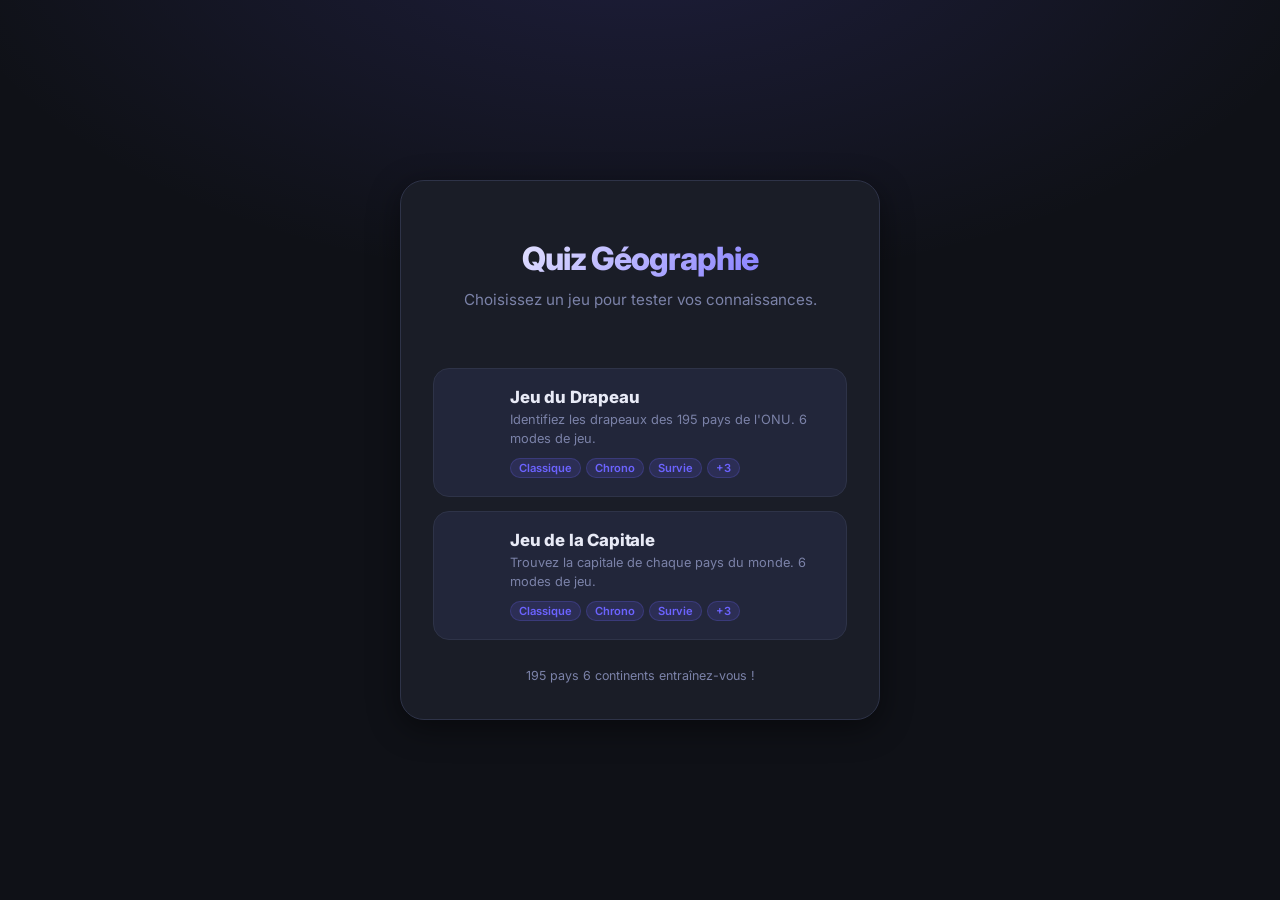
==== index.html @ 4ae54ecb "Add capitals game + landing page (6 modes, 195 countries)" ====
﻿<!DOCTYPE html>
<html lang="fr">
<head>
  <meta charset="UTF-8" />
  <meta name="viewport" content="width=device-width, initial-scale=1.0" />
  <title>Quiz Géographie</title>
  <link rel="stylesheet" href="style.css" />
  <link rel="preconnect" href="https://fonts.googleapis.com" />
  <link href="https://fonts.googleapis.com/css2?family=Inter:wght@400;500;600;700;800&display=swap" rel="stylesheet" />
</head>
<body>

<div class="screen active" id="screen-home">
  <div class="home-card">
    <div class="home-header">
      <div class="home-logo"></div>
      <h1>Quiz Géographie</h1>
      <p class="subtitle">Choisissez un jeu pour tester vos connaissances.</p>
    </div>
    <div class="game-picker">
      <a href="flags.html" class="game-tile">
        <span class="game-tile-icon"></span>
        <div class="game-tile-body">
          <span class="game-tile-name">Jeu du Drapeau</span>
          <span class="game-tile-desc">Identifiez les drapeaux des 195 pays de l'ONU. 6 modes de jeu.</span>
          <div class="game-tile-tags">
            <span class="gtag"> Classique</span>
            <span class="gtag"> Chrono</span>
            <span class="gtag"> Survie</span>
            <span class="gtag">+3</span>
          </div>
        </div>
        <span class="game-tile-arrow"></span>
      </a>
      <a href="capitals.html" class="game-tile">
        <span class="game-tile-icon"></span>
        <div class="game-tile-body">
          <span class="game-tile-name">Jeu de la Capitale</span>
          <span class="game-tile-desc">Trouvez la capitale de chaque pays du monde. 6 modes de jeu.</span>
          <div class="game-tile-tags">
            <span class="gtag"> Classique</span>
            <span class="gtag"> Chrono</span>
            <span class="gtag"> Survie</span>
            <span class="gtag">+3</span>
          </div>
        </div>
        <span class="game-tile-arrow"></span>
      </a>
    </div>
    <p class="home-footer">195 pays  6 continents  entraînez-vous !</p>
  </div>
</div>

</body>
</html>
---- style.css ----
﻿/* ================================================
   DEVINE LE DRAPEAU — style.css  v2
================================================ */

/* ── TOKENS ──────────────────────────────────── */
:root {
  --bg:          #0f1117;
  --bg-card:     #1a1d27;
  --bg-card2:    #22263a;
  --border:      #2e3348;
  --text:        #e8eaf6;
  --muted:       #7b82a8;
  --accent:      #6c63ff;
  --accent-glow: rgba(108,99,255,.35);
  --ok:          #22c55e;
  --ok-bg:       rgba(34,197,94,.12);
  --err:         #ef4444;
  --err-bg:      rgba(239,68,68,.12);
  --warn:        #f59e0b;
  --r-sm: 8px; --r-md: 16px; --r-lg: 24px;
  --shadow: 0 8px 32px rgba(0,0,0,.45);
  --t: .2s cubic-bezier(.4,0,.2,1);
}

/* ── RESET ───────────────────────────────────── */
*,*::before,*::after{box-sizing:border-box;margin:0;padding:0}
html{font-size:16px;scroll-behavior:smooth}
body{
  font-family:'Inter',system-ui,sans-serif;
  background:var(--bg);
  color:var(--text);
  min-height:100dvh;
  display:flex;align-items:center;justify-content:center;
  padding:16px;
  background-image:radial-gradient(ellipse 80% 60% at 50% -10%,rgba(108,99,255,.16) 0%,transparent 70%);
}

/* ── SCREENS ─────────────────────────────────── */
.screen{display:none;width:100%;max-width:520px;animation:fadeUp .32s ease both}
.screen.active{display:flex;justify-content:center}
@keyframes fadeUp{from{opacity:0;transform:translateY(18px)}to{opacity:1;transform:none}}

/* ======================================================
   WELCOME
====================================================== */
.welcome-card{
  background:var(--bg-card);border:1px solid var(--border);
  border-radius:var(--r-lg);padding:52px 36px 44px;
  text-align:center;width:100%;box-shadow:var(--shadow);
}
.logo{font-size:3.5rem;margin-bottom:16px;display:block;
  filter:drop-shadow(0 4px 16px rgba(108,99,255,.4))}
h1{
  font-size:2rem;font-weight:800;letter-spacing:-.03em;margin-bottom:12px;
  background:linear-gradient(135deg,#fff 0%,var(--accent) 100%);
  -webkit-background-clip:text;-webkit-text-fill-color:transparent;background-clip:text;
}
.subtitle{color:var(--muted);font-size:.95rem;line-height:1.6;margin-bottom:28px}

/* ======================================================
   SELECTION SCREENS (continent + mode)
====================================================== */
.selection-wrapper{
  background:var(--bg-card);border:1px solid var(--border);
  border-radius:var(--r-lg);padding:32px 28px 28px;
  width:100%;box-shadow:var(--shadow);
  display:flex;flex-direction:column;gap:20px;
}
.selection-header h2{font-size:1.4rem;font-weight:800;letter-spacing:-.02em}
.selection-header .subtitle{margin-bottom:0}
.context-pills{margin-bottom:4px;display:flex;gap:8px;flex-wrap:wrap}
.pill{
  display:inline-flex;align-items:center;gap:6px;
  background:rgba(108,99,255,.15);border:1px solid rgba(108,99,255,.3);
  border-radius:99px;padding:4px 12px;font-size:.8rem;font-weight:600;color:var(--accent);
}

/* ── Continent grid ── */
.continent-grid{display:grid;grid-template-columns:1fr 1fr;gap:10px}
.continent-card{
  background:var(--bg-card2);border:1.5px solid var(--border);
  border-radius:var(--r-md);padding:16px 14px;cursor:pointer;
  transition:all var(--t);display:flex;flex-direction:column;gap:6px;
  text-align:left;
}
.continent-card:hover{border-color:var(--accent);background:rgba(108,99,255,.07);transform:translateY(-2px)}
.continent-card.selected{border-color:var(--accent);background:rgba(108,99,255,.14);box-shadow:0 0 0 3px var(--accent-glow)}
.continent-icon{font-size:2rem;line-height:1}
.continent-name{font-size:.95rem;font-weight:700}
.continent-count{font-size:.75rem;color:var(--muted);font-weight:500}

/* ── Mode grid ── */
.mode-grid{display:flex;flex-direction:column;gap:10px}
.mode-card{
  background:var(--bg-card2);border:1.5px solid var(--border);
  border-radius:var(--r-md);padding:14px 16px;cursor:pointer;
  transition:all var(--t);display:flex;align-items:center;gap:14px;text-align:left;
}
.mode-card:hover{border-color:var(--accent);background:rgba(108,99,255,.07);transform:translateX(3px)}
.mode-card.selected{border-color:var(--accent);background:rgba(108,99,255,.13)}
.mode-icon{font-size:1.6rem;width:36px;text-align:center;flex-shrink:0}
.mode-info{flex:1}
.mode-name{font-size:.95rem;font-weight:700;margin-bottom:2px}
.mode-desc{font-size:.78rem;color:var(--muted);line-height:1.4}
.mode-tags{display:flex;gap:5px;margin-top:6px;flex-wrap:wrap}
.mode-tag-pill{
  font-size:.68rem;font-weight:600;padding:2px 8px;border-radius:99px;
  background:rgba(108,99,255,.15);border:1px solid rgba(108,99,255,.25);color:var(--accent);
}
.mode-tag-pill.warn{background:rgba(245,158,11,.12);border-color:rgba(245,158,11,.25);color:var(--warn)}
.mode-arrow{color:var(--muted);font-size:1.1rem;flex-shrink:0}

/* ======================================================
   BUTTONS
====================================================== */
.btn-primary{
  width:100%;padding:15px;border-radius:var(--r-md);border:none;
  background:var(--accent);color:#fff;font-size:1rem;font-weight:700;
  cursor:pointer;transition:var(--t);position:relative;overflow:hidden;
  font-family:inherit;letter-spacing:.01em;
}
.btn-primary::after{
  content:'';position:absolute;inset:0;
  background:linear-gradient(180deg,rgba(255,255,255,.12) 0%,transparent 100%);
  pointer-events:none;
}
.btn-primary:not(:disabled):hover{transform:translateY(-2px);box-shadow:0 6px 24px var(--accent-glow)}
.btn-primary:active{transform:none}
.btn-primary:disabled{opacity:.4;cursor:not-allowed}

.btn-secondary{
  width:100%;padding:13px;border-radius:var(--r-md);
  border:1px solid var(--border);background:transparent;
  color:var(--muted);font-size:.92rem;font-weight:600;cursor:pointer;
  transition:var(--t);font-family:inherit;
}
.btn-secondary:hover{border-color:var(--accent);color:var(--accent)}

.btn-back{margin-top:0}

.btn-icon{
  width:36px;height:36px;border-radius:50%;border:1px solid var(--border);
  background:var(--bg-card2);color:var(--muted);font-size:.9rem;
  cursor:pointer;display:flex;align-items:center;justify-content:center;
  transition:var(--t);flex-shrink:0;
}
.btn-icon:hover{border-color:var(--err);color:var(--err)}

/* ======================================================
   GAME SCREEN
====================================================== */
.game-wrapper{
  background:var(--bg-card);border:1px solid var(--border);
  border-radius:var(--r-lg);padding:20px 20px 24px;
  width:100%;box-shadow:var(--shadow);
  display:flex;flex-direction:column;gap:12px;
}

/* Top bar */
.top-bar{display:flex;align-items:center;gap:8px}
.top-left{flex:1;display:flex;align-items:center;gap:8px;min-width:0}
.mode-tag{
  display:inline-block;font-size:.68rem;font-weight:700;
  padding:3px 8px;border-radius:99px;
  background:rgba(108,99,255,.18);border:1px solid rgba(108,99,255,.3);color:var(--accent);
  white-space:nowrap;flex-shrink:0;
}
#question-counter{font-size:.82rem;font-weight:600;color:var(--muted);letter-spacing:.03em;white-space:nowrap;overflow:hidden;text-overflow:ellipsis}
.score-badge{
  display:flex;flex-direction:column;align-items:center;
  background:var(--bg-card2);border:1px solid var(--border);
  border-radius:var(--r-sm);padding:5px 12px;min-width:56px;flex-shrink:0;
}
.score-label{font-size:.6rem;font-weight:600;color:var(--muted);text-transform:uppercase;letter-spacing:.08em}
#score-value{font-size:1.15rem;font-weight:800;color:var(--accent);line-height:1.2}

/* Progress bar */
.progress-bar-track{height:4px;background:var(--bg-card2);border-radius:99px;overflow:hidden}
.progress-bar-fill{
  height:100%;width:0%;
  background:linear-gradient(90deg,var(--accent),#a78bfa);
  border-radius:99px;transition:width .5s cubic-bezier(.4,0,.2,1);
}

/* Streak bar (survival) */
.streak-bar{
  display:none;align-items:center;gap:8px;
  background:var(--bg-card2);border:1px solid var(--border);
  border-radius:var(--r-sm);padding:10px 14px;
}
.streak-bar.show{display:flex}
.streak-icon{font-size:1.2rem}
#streak-count{font-size:1.3rem;font-weight:800;color:var(--warn)}
.streak-label{font-size:.8rem;color:var(--muted);flex:1}
.streak-record-label{font-size:.78rem;color:var(--muted)}
.streak-record-label strong{color:var(--text)}

/* Chrono wrap */
.chrono-wrap{
  display:none;align-items:center;gap:10px;
}
.chrono-wrap.show{display:flex}
.chrono-bar-track{flex:1;height:8px;background:var(--bg-card2);border-radius:99px;overflow:hidden}
.chrono-bar-fill{
  height:100%;width:100%;
  background:linear-gradient(90deg,var(--ok),var(--accent));
  border-radius:99px;
  transition:width .9s linear,background .5s;
}
.chrono-bar-fill.warn{background:linear-gradient(90deg,var(--err),var(--warn))}
#chrono-time{
  font-size:1.1rem;font-weight:800;color:var(--text);
  min-width:32px;text-align:right;flex-shrink:0;
}

/* ── Flag card (standard / hardcore) ── */
.flag-card{
  background:var(--bg-card2);border:1px solid var(--border);
  border-radius:var(--r-md);padding:20px;
  display:flex;justify-content:center;align-items:center;min-height:170px;
  position:relative;overflow:hidden;
}
.flag-wrap{position:relative;display:flex;align-items:center;justify-content:center;width:100%}
#flag-img{
  max-width:280px;width:100%;height:auto;
  border-radius:var(--r-sm);box-shadow:0 4px 20px rgba(0,0,0,.5);
  display:block;transition:opacity .2s;object-fit:cover;aspect-ratio:3/2;
}
.flag-shimmer{
  position:absolute;inset:0;border-radius:var(--r-sm);
  background:linear-gradient(90deg,transparent 25%,rgba(255,255,255,.06) 50%,transparent 75%);
  background-size:200% 100%;animation:shimmer 1.4s ease infinite;opacity:0;pointer-events:none;
}
.flag-shimmer.loading{opacity:1}
@keyframes shimmer{0%{background-position:200% 0}100%{background-position:-200% 0}}

/* ── Reverse mode zone ── */
.reverse-question-card{
  background:var(--bg-card2);border:1px solid var(--border);
  border-radius:var(--r-md);padding:20px;text-align:center;
}
.reverse-label{font-size:.8rem;color:var(--muted);margin-bottom:6px;font-weight:500}
#reverse-country-name{font-size:1.4rem;font-weight:800;letter-spacing:-.02em}
.flag-choices-grid{
  display:grid;grid-template-columns:1fr 1fr;gap:10px;margin-top:10px;
}
.flag-choice-btn{
  background:var(--bg-card2);border:2px solid var(--border);
  border-radius:var(--r-md);padding:8px;cursor:pointer;
  transition:all var(--t);overflow:hidden;
  display:flex;align-items:center;justify-content:center;
  aspect-ratio:3/2;
}
.flag-choice-btn img{width:100%;height:100%;object-fit:cover;border-radius:6px;display:block;transition:opacity .2s}
.flag-choice-btn:not(:disabled):hover{border-color:var(--accent);transform:scale(1.03)}
.flag-choice-btn.correct{border-color:var(--ok);box-shadow:0 0 0 3px rgba(34,197,94,.2)}
.flag-choice-btn.incorrect{border-color:var(--err);box-shadow:0 0 0 3px rgba(239,68,68,.15)}
.flag-choice-btn:disabled{cursor:not-allowed}

/* ── Hardcore zone ── */
.hardcore-hint{
  display:flex;align-items:center;justify-content:space-between;gap:8px;
  padding:0 2px;margin-bottom:4px;
}
.hc-label{font-size:.82rem;font-weight:600;color:var(--muted)}
.hc-tol{
  font-size:.72rem;font-weight:600;padding:3px 8px;border-radius:99px;
  background:rgba(245,158,11,.12);border:1px solid rgba(245,158,11,.25);color:var(--warn);
}
.hardcore-input-wrap{display:flex;gap:8px}
.hardcore-input{
  flex:1;padding:13px 14px;border-radius:var(--r-sm);
  border:1.5px solid var(--border);background:var(--bg-card2);
  color:var(--text);font-size:.95rem;font-family:inherit;
  outline:none;transition:border-color var(--t);
}
.hardcore-input:focus{border-color:var(--accent)}
.hardcore-input.ok{border-color:var(--ok)}
.hardcore-input.bad{border-color:var(--err)}
.btn-submit{
  padding:13px 18px;border-radius:var(--r-sm);border:none;
  background:var(--accent);color:#fff;font-weight:700;font-size:.9rem;
  cursor:pointer;transition:var(--t);white-space:nowrap;font-family:inherit;
}
.btn-submit:hover{filter:brightness(1.1)}
.btn-submit:disabled{opacity:.4;cursor:not-allowed}

/* ── Feedback banner ── */
.feedback-banner{
  display:flex;align-items:center;gap:10px;
  padding:11px 14px;border-radius:var(--r-sm);
  font-size:.88rem;font-weight:600;
  opacity:0;transform:scale(.96);pointer-events:none;min-height:44px;
  transition:all .22s cubic-bezier(.4,0,.2,1);
}
.feedback-banner.show{opacity:1;transform:scale(1);pointer-events:auto}
.feedback-banner.correct{background:var(--ok-bg);border:1px solid rgba(34,197,94,.25);color:var(--ok)}
.feedback-banner.incorrect{background:var(--err-bg);border:1px solid rgba(239,68,68,.25);color:var(--err)}
.feedback-banner.close-enough{background:rgba(245,158,11,.1);border:1px solid rgba(245,158,11,.25);color:var(--warn)}
#feedback-icon{font-size:1.05rem}

/* ── Answer buttons ── */
.answers-grid{display:grid;grid-template-columns:1fr 1fr;gap:9px}
.answer-btn{
  padding:13px 10px;border-radius:var(--r-sm);
  border:1.5px solid var(--border);background:var(--bg-card2);
  color:var(--text);font-family:inherit;font-size:.86rem;font-weight:500;
  cursor:pointer;transition:all var(--t);text-align:center;line-height:1.4;
}
.answer-btn:not(:disabled):hover{border-color:var(--accent);background:rgba(108,99,255,.08);transform:translateY(-1px)}
.answer-btn.correct{border-color:var(--ok);background:var(--ok-bg);color:var(--ok);font-weight:700;
  animation:popCorrect .28s ease}
.answer-btn.incorrect{border-color:var(--err);background:var(--err-bg);color:var(--err)}
.answer-btn:disabled{cursor:not-allowed}
@keyframes popCorrect{0%{transform:scale(1)}50%{transform:scale(1.04)}100%{transform:scale(1)}}

/* Bottom controls */
.bottom-controls{margin-top:2px;display:flex;flex-direction:column;gap:8px}
.btn-infini-home{margin-top:0}

/* Hidden helpers */
.hidden{display:none!important}

/* ======================================================
   RESULTS SCREEN
====================================================== */
.results-card{
  background:var(--bg-card);border:1px solid var(--border);
  border-radius:var(--r-lg);padding:36px 28px 32px;
  width:100%;text-align:center;box-shadow:var(--shadow);
  display:flex;flex-direction:column;align-items:center;gap:14px;
}
.results-emoji{font-size:3rem;filter:drop-shadow(0 4px 16px rgba(108,99,255,.4))}
h2{font-size:1.5rem;font-weight:800;letter-spacing:-.02em}

/* Ring */
.score-circle{position:relative;width:130px;height:130px;margin:4px 0}
.score-circle svg{width:100%;height:100%;transform:rotate(-90deg)}
.ring-bg{fill:none;stroke:var(--bg-card2);stroke-width:10}
.ring-fill{
  fill:none;stroke:var(--accent);stroke-width:10;stroke-linecap:round;
  stroke-dasharray:327;stroke-dashoffset:327;
  filter:drop-shadow(0 0 8px var(--accent));
  transition:stroke-dashoffset 1.1s cubic-bezier(.4,0,.2,1) .2s;
}
.score-inside{position:absolute;inset:0;display:flex;flex-direction:column;align-items:center;justify-content:center}
#final-score{font-size:2.4rem;font-weight:800;line-height:1}
.score-denom{font-size:.88rem;font-weight:600;color:var(--muted)}

/* Survival special */
.survival-result{display:none;flex-direction:column;align-items:center;gap:8px}
.survival-result.show{display:flex}
.streak-big{font-size:2.8rem;font-weight:800;line-height:1}
.streak-desc{font-size:.9rem;color:var(--muted)}
.record-row{display:flex;align-items:center;gap:8px;margin-top:4px}
.record-tag{
  font-size:.72rem;font-weight:700;padding:3px 10px;border-radius:99px;
  background:rgba(108,99,255,.15);border:1px solid rgba(108,99,255,.25);color:var(--accent);
}
#survival-record-display{font-size:1.1rem;font-weight:800;color:var(--text)}

/* Stats */
.results-stats{display:flex;gap:10px;width:100%}
.stat-item{
  flex:1;display:flex;align-items:center;gap:8px;
  padding:11px 14px;border-radius:var(--r-sm);font-size:.88rem;font-weight:600;
}
.stat-item.correct{background:var(--ok-bg);border:1px solid rgba(34,197,94,.18);color:var(--ok)}
.stat-item.incorrect{background:var(--err-bg);border:1px solid rgba(239,68,68,.18);color:var(--err)}
.stat-icon{font-size:1rem}

/* Chrono stats */
.chrono-result{display:none;flex-wrap:wrap;gap:10px;justify-content:center;width:100%}
.chrono-result.show{display:flex}
.chrono-stat{
  display:flex;align-items:center;gap:8px;
  background:var(--bg-card2);border:1px solid var(--border);
  border-radius:var(--r-sm);padding:10px 16px;font-size:.88rem;font-weight:600;
  flex:1;min-width:120px;
}
.chrono-stat-icon{font-size:1.1rem}

/* New record */
.new-record-badge{
  display:none;
  background:linear-gradient(135deg,rgba(108,99,255,.25),rgba(167,139,250,.2));
  border:1px solid rgba(108,99,255,.35);border-radius:99px;
  padding:8px 20px;font-size:.88rem;font-weight:700;color:var(--accent);
}
.new-record-badge.show{display:block}

/* Results buttons */
.results-buttons{display:flex;flex-direction:column;gap:8px;width:100%}

/* ======================================================
   RESPONSIVE
====================================================== */
/* ======================================================
   LANDING PAGE (index.html)
====================================================== */
.home-card{
  background:var(--bg-card);border:1px solid var(--border);
  border-radius:var(--r-lg);padding:44px 32px 36px;
  width:100%;max-width:480px;box-shadow:var(--shadow);
  display:flex;flex-direction:column;gap:28px;
}
.home-header{text-align:center}
.home-logo{font-size:3.5rem;margin-bottom:14px;display:block;filter:drop-shadow(0 4px 16px rgba(108,99,255,.4))}
.home-header h1{margin-bottom:10px}
.game-picker{display:flex;flex-direction:column;gap:14px}
.game-tile{
  display:flex;align-items:center;gap:16px;
  background:var(--bg-card2);border:1.5px solid var(--border);
  border-radius:var(--r-md);padding:18px 16px;
  text-decoration:none;color:var(--text);
  transition:all var(--t);
}
.game-tile:hover{border-color:var(--accent);background:rgba(108,99,255,.08);transform:translateX(3px)}
.game-tile-icon{font-size:2.4rem;flex-shrink:0;width:44px;text-align:center}
.game-tile-body{flex:1;display:flex;flex-direction:column;gap:4px}
.game-tile-name{font-size:1.05rem;font-weight:800;letter-spacing:-.01em}
.game-tile-desc{font-size:.8rem;color:var(--muted);line-height:1.45}
.game-tile-tags{display:flex;flex-wrap:wrap;gap:5px;margin-top:6px}
.gtag{
  font-size:.7rem;font-weight:600;padding:2px 8px;border-radius:99px;
  background:rgba(108,99,255,.14);border:1px solid rgba(108,99,255,.22);color:var(--accent);
}
.game-tile-arrow{font-size:1.5rem;color:var(--muted);flex-shrink:0;transition:var(--t)}
.game-tile:hover .game-tile-arrow{color:var(--accent)}
.home-footer{text-align:center;font-size:.78rem;color:var(--muted)}
.btn-home-link{
  display:block;text-align:center;text-decoration:none;
  padding:11px;border-radius:var(--r-md);
  border:1px solid var(--border);color:var(--muted);
  font-size:.88rem;font-weight:600;transition:var(--t);margin-top:4px;
}
.btn-home-link:hover{border-color:var(--accent);color:var(--accent)}

@media(max-width:400px){
  body{padding:8px}
  .welcome-card,.selection-wrapper,.game-wrapper,.results-card{padding:20px 14px}
  h1{font-size:1.55rem}
  .continent-grid{grid-template-columns:1fr 1fr;gap:8px}
  .answers-grid{gap:7px}
  .answer-btn{font-size:.8rem;padding:11px 8px}
  #flag-img{max-width:220px}
  .flag-choices-grid{gap:8px}
}
@media(max-width:340px){
  .continent-grid{grid-template-columns:1fr}
}
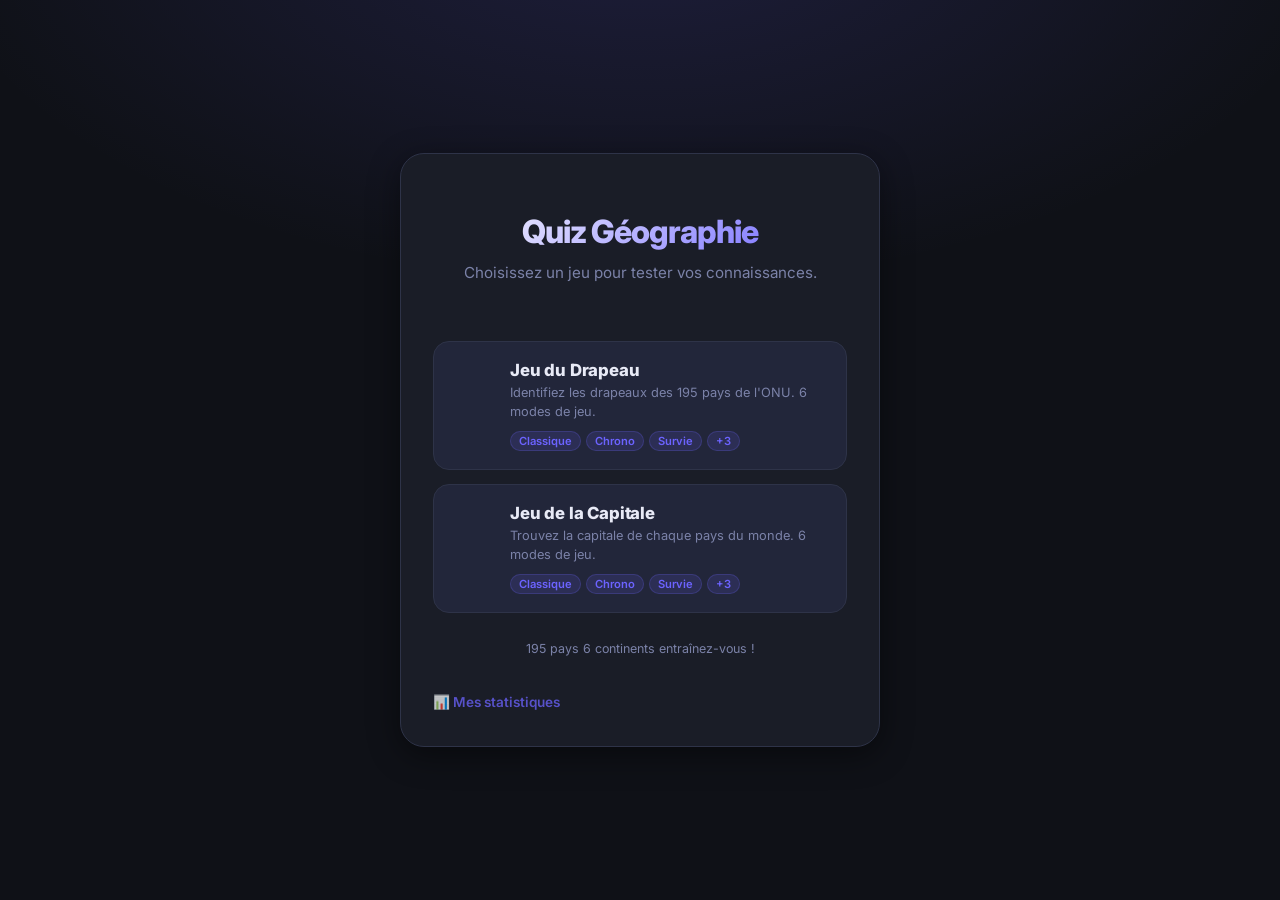
==== commit cefa2440: "Add stats page: history, progression chart, weak countries + revision mode" ====
--- a/index.html
+++ b/index.html
@@ -48,6 +48,7 @@
       </a>
     </div>
     <p class="home-footer">195 pays  6 continents  entraînez-vous !</p>
+    <a href="stats.html" class="btn-stats-link">📊 Mes statistiques</a>
   </div>
 </div>
 
--- a/style.css
+++ b/style.css
@@ -435,6 +435,8 @@
   font-size:.88rem;font-weight:600;transition:var(--t);margin-top:4px;
 }
 .btn-home-link:hover{border-color:var(--accent);color:var(--accent)}
+.btn-stats-link{display:inline-block;margin-top:10px;color:var(--accent);font-size:.85rem;font-weight:600;text-decoration:none;opacity:.75}
+.btn-stats-link:hover{opacity:1;text-decoration:underline}
 
 @media(max-width:400px){
   body{padding:8px}
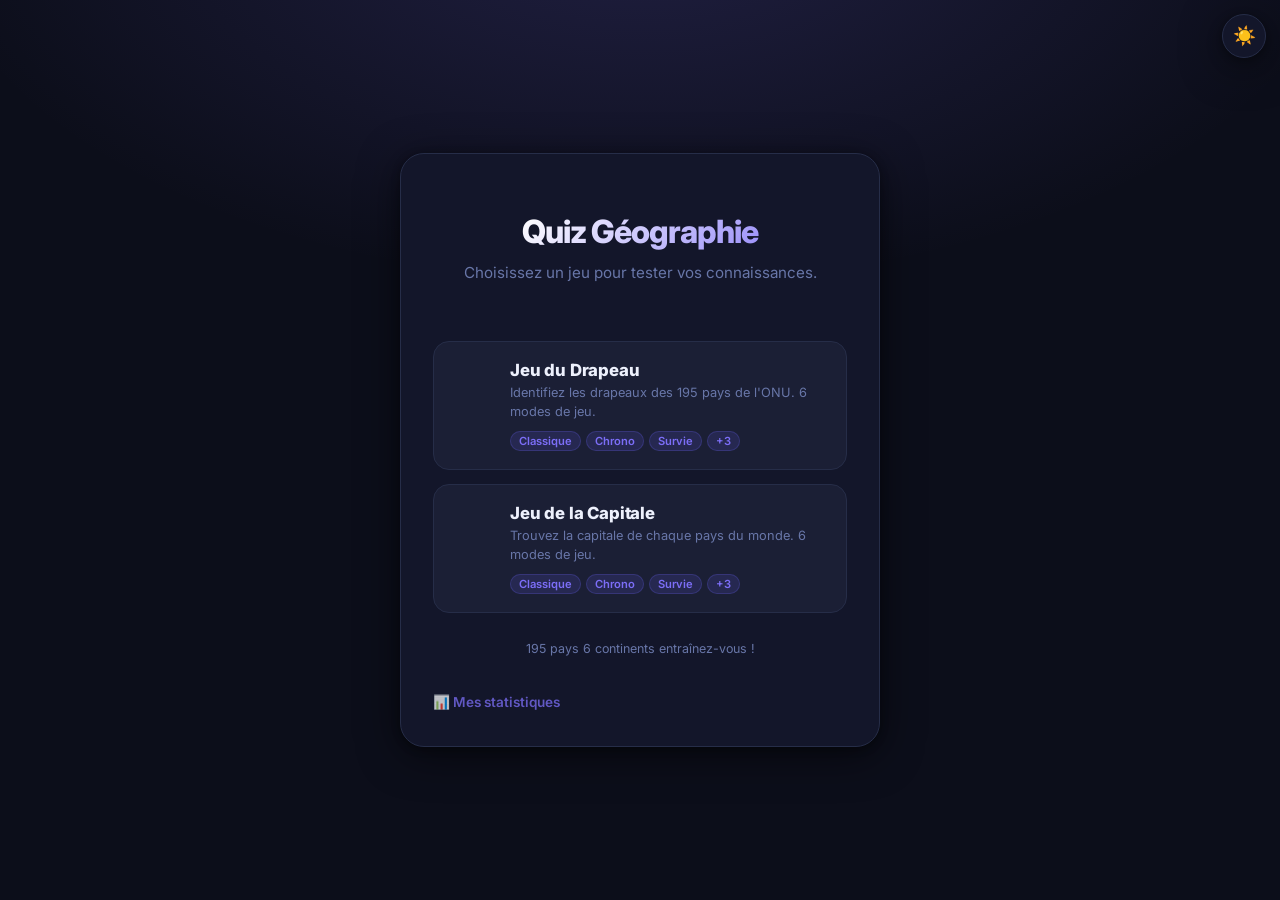
==== commit 34d68605: "Add light/dark theme toggle  professional redesign of both themes" ====
--- a/index.html
+++ b/index.html
@@ -7,8 +7,10 @@
   <link rel="stylesheet" href="style.css" />
   <link rel="preconnect" href="https://fonts.googleapis.com" />
   <link href="https://fonts.googleapis.com/css2?family=Inter:wght@400;500;600;700;800&display=swap" rel="stylesheet" />
+  <script src="theme.js"></script>
 </head>
 <body>
+<button id="theme-toggle" class="theme-toggle" title="Changer de thème">🌙</button>
 
 <div class="screen active" id="screen-home">
   <div class="home-card">
--- a/style.css
+++ b/style.css
@@ -4,22 +4,43 @@
 
 /* ── TOKENS ──────────────────────────────────── */
 :root {
-  --bg:          #0f1117;
-  --bg-card:     #1a1d27;
-  --bg-card2:    #22263a;
-  --border:      #2e3348;
-  --text:        #e8eaf6;
-  --muted:       #7b82a8;
-  --accent:      #6c63ff;
-  --accent-glow: rgba(108,99,255,.35);
+  /* ── Mode sombre (défaut) ── */
+  --bg:          #0c0e1a;
+  --bg-card:     #13162a;
+  --bg-card2:    #1b1f35;
+  --border:      #262d48;
+  --text:        #edf0fc;
+  --muted:       #6876a8;
+  --accent:      #7c6ef7;
+  --accent-glow: rgba(124,110,247,.3);
   --ok:          #22c55e;
-  --ok-bg:       rgba(34,197,94,.12);
-  --err:         #ef4444;
-  --err-bg:      rgba(239,68,68,.12);
-  --warn:        #f59e0b;
+  --ok-bg:       rgba(34,197,94,.13);
+  --err:         #f87171;
+  --err-bg:      rgba(248,113,113,.12);
+  --warn:        #fbbf24;
   --r-sm: 8px; --r-md: 16px; --r-lg: 24px;
-  --shadow: 0 8px 32px rgba(0,0,0,.45);
+  --shadow: 0 8px 40px rgba(0,0,0,.55), 0 2px 8px rgba(0,0,0,.3);
   --t: .2s cubic-bezier(.4,0,.2,1);
+  --body-grad: rgba(124,110,247,.18);
+}
+
+/* ── Mode clair ─────────────────────────────── */
+[data-theme="light"] {
+  --bg:          #f2f4ff;
+  --bg-card:     #ffffff;
+  --bg-card2:    #e8ecf9;
+  --border:      #c8ceeb;
+  --text:        #0e1120;
+  --muted:       #58618f;
+  --accent:      #4f46e5;
+  --accent-glow: rgba(79,70,229,.2);
+  --ok:          #15803d;
+  --ok-bg:       rgba(21,128,61,.1);
+  --err:         #b91c1c;
+  --err-bg:      rgba(185,28,28,.09);
+  --warn:        #b45309;
+  --shadow: 0 2px 12px rgba(0,0,0,.07), 0 8px 28px rgba(79,70,229,.09);
+  --body-grad: rgba(79,70,229,.1);
 }
 
 /* ── RESET ───────────────────────────────────── */
@@ -32,7 +53,8 @@
   min-height:100dvh;
   display:flex;align-items:center;justify-content:center;
   padding:16px;
-  background-image:radial-gradient(ellipse 80% 60% at 50% -10%,rgba(108,99,255,.16) 0%,transparent 70%);
+  background-image:radial-gradient(ellipse 80% 60% at 50% -10%, var(--body-grad) 0%, transparent 70%);
+  transition:background-color .3s ease, color .25s ease;
 }
 
 /* ── SCREENS ─────────────────────────────────── */
@@ -52,7 +74,11 @@
   filter:drop-shadow(0 4px 16px rgba(108,99,255,.4))}
 h1{
   font-size:2rem;font-weight:800;letter-spacing:-.03em;margin-bottom:12px;
-  background:linear-gradient(135deg,#fff 0%,var(--accent) 100%);
+  background:linear-gradient(135deg,#fff 20%,var(--accent) 100%);
+  -webkit-background-clip:text;-webkit-text-fill-color:transparent;background-clip:text;
+}
+[data-theme="light"] h1{
+  background:linear-gradient(135deg,#1e1b4b 10%,var(--accent) 100%);
   -webkit-background-clip:text;-webkit-text-fill-color:transparent;background-clip:text;
 }
 .subtitle{color:var(--muted);font-size:.95rem;line-height:1.6;margin-bottom:28px}
@@ -451,3 +477,120 @@
 @media(max-width:340px){
   .continent-grid{grid-template-columns:1fr}
 }
+
+/* ======================================================
+   THEME TOGGLE BUTTON
+====================================================== */
+.theme-toggle{
+  position:fixed;top:14px;right:14px;z-index:9999;
+  width:44px;height:44px;border-radius:50%;
+  border:1.5px solid var(--border);
+  background:var(--bg-card);
+  color:var(--text);font-size:1.15rem;
+  cursor:pointer;
+  box-shadow:var(--shadow);
+  transition:border-color var(--t),transform var(--t),background var(--t);
+  display:flex;align-items:center;justify-content:center;
+  flex-shrink:0;
+}
+.theme-toggle:hover{border-color:var(--accent);transform:scale(1.1)}
+
+/* ======================================================
+   LIGHT MODE — OVERRIDES SPÉCIFIQUES
+====================================================== */
+[data-theme="light"] .logo,
+[data-theme="light"] .home-logo,
+[data-theme="light"] .results-emoji{
+  filter:drop-shadow(0 4px 14px rgba(79,70,229,.3));
+}
+[data-theme="light"] h2{
+  color:var(--text);
+}
+[data-theme="light"] #flag-img{
+  box-shadow:0 4px 20px rgba(0,0,0,.18);
+}
+[data-theme="light"] .flag-choice-btn{
+  background:var(--bg-card2);
+}
+[data-theme="light"] .hardcore-input{
+  background:#fff;
+  color:var(--text);
+}
+[data-theme="light"] .ring-fill{
+  filter:drop-shadow(0 0 6px rgba(79,70,229,.45));
+}
+[data-theme="light"] .score-badge{
+  background:var(--bg-card2);
+  border-color:var(--border);
+}
+[data-theme="light"] .btn-icon{
+  background:var(--bg-card2);
+}
+[data-theme="light"] .game-wrapper,
+[data-theme="light"] .welcome-card,
+[data-theme="light"] .selection-wrapper,
+[data-theme="light"] .results-card,
+[data-theme="light"] .home-card{
+  box-shadow:0 4px 24px rgba(79,70,229,.1), 0 1px 4px rgba(0,0,0,.06);
+}
+[data-theme="light"] .continent-card:hover,
+[data-theme="light"] .mode-card:hover{
+  background:rgba(79,70,229,.06);
+}
+[data-theme="light"] .continent-card.selected{
+  background:rgba(79,70,229,.1);
+}
+[data-theme="light"] .mode-tag-pill{
+  background:rgba(79,70,229,.1);
+  border-color:rgba(79,70,229,.22);
+}
+[data-theme="light"] .mode-tag-pill.warn{
+  background:rgba(180,83,9,.08);
+  border-color:rgba(180,83,9,.22);
+}
+[data-theme="light"] .answer-btn:not(:disabled):hover{
+  background:rgba(79,70,229,.07);
+}
+[data-theme="light"] .new-record-badge{
+  background:linear-gradient(135deg,rgba(79,70,229,.15),rgba(99,88,255,.1));
+  border-color:rgba(79,70,229,.3);
+}
+[data-theme="light"] .pill{
+  background:rgba(79,70,229,.1);
+  border-color:rgba(79,70,229,.25);
+}
+[data-theme="light"] .record-tag{
+  background:rgba(79,70,229,.1);
+  border-color:rgba(79,70,229,.22);
+}
+[data-theme="light"] .game-tile:hover{
+  background:rgba(79,70,229,.06);
+}
+[data-theme="light"] .gtag{
+  background:rgba(79,70,229,.1);
+  border-color:rgba(79,70,229,.2);
+}
+/* Stats page light overrides */
+[data-theme="light"] .summary-card{
+  box-shadow:0 2px 8px rgba(79,70,229,.07);
+}
+[data-theme="light"] .history-table th{
+  background:var(--bg-card2);
+}
+[data-theme="light"] .history-table tr:hover td{
+  background:rgba(79,70,229,.04);
+}
+[data-theme="light"] .chart-wrap{
+  box-shadow:0 2px 8px rgba(0,0,0,.05);
+}
+[data-theme="light"] .btn-revision{
+  box-shadow:0 2px 10px rgba(79,70,229,.25);
+}
+/* Smooth transitions sur cards et inputs */
+.welcome-card,.selection-wrapper,.game-wrapper,.results-card,.home-card,
+.continent-card,.mode-card,.answer-btn,.btn-primary,.btn-secondary,
+.hardcore-input,.feedback-banner,.score-badge,.streak-bar,.chrono-wrap,
+.flag-card,.flag-choice-btn,.reverse-question-card{
+  transition:background-color .25s ease, border-color .25s ease,
+             color .2s ease, box-shadow .25s ease, transform var(--t);
+}
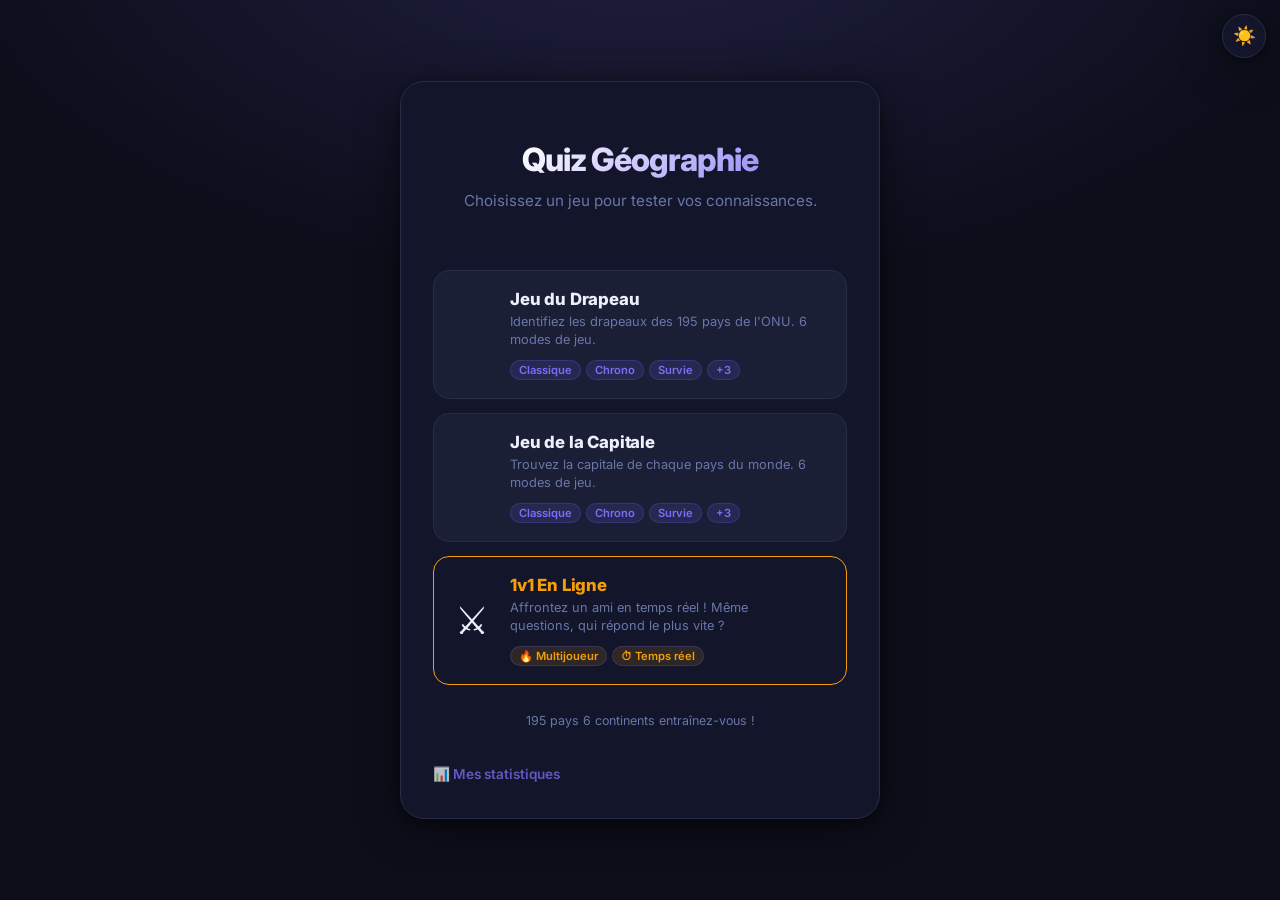
==== commit 4dfc74de: "feat: mode 1v1 en ligne via Firebase Firestore" ====
--- a/index.html
+++ b/index.html
@@ -48,6 +48,18 @@
         </div>
         <span class="game-tile-arrow"></span>
       </a>
+      <a href="duel.html" class="game-tile" style="border-color: #f59e0b; background: linear-gradient(135deg, var(--card-bg) 80%, #f59e0b18);">
+        <span class="game-tile-icon">⚔️</span>
+        <div class="game-tile-body">
+          <span class="game-tile-name" style="color:#f59e0b;">1v1 En Ligne</span>
+          <span class="game-tile-desc">Affrontez un ami en temps réel ! Même questions, qui répond le plus vite ?</span>
+          <div class="game-tile-tags">
+            <span class="gtag" style="background:#f59e0b20;color:#f59e0b;">🔥 Multijoueur</span>
+            <span class="gtag" style="background:#f59e0b20;color:#f59e0b;">⏱ Temps réel</span>
+          </div>
+        </div>
+        <span class="game-tile-arrow"></span>
+      </a>
     </div>
     <p class="home-footer">195 pays  6 continents  entraînez-vous !</p>
     <a href="stats.html" class="btn-stats-link">📊 Mes statistiques</a>
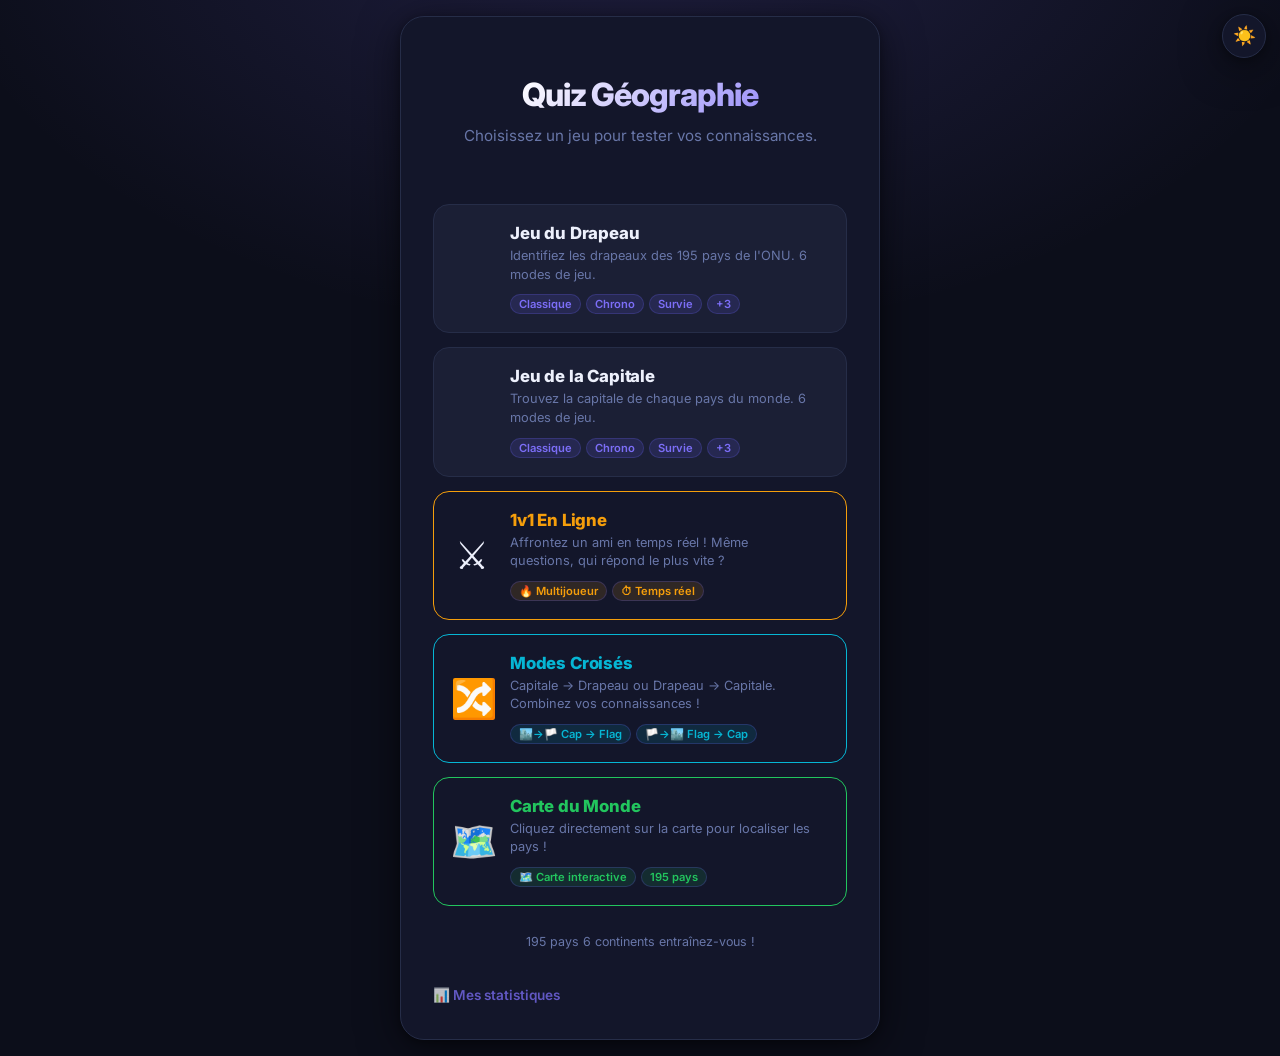
==== commit 144a26c0: "feat: Modes Croisés (CapFlag, FlagCap) + Mode Carte interactive (Leaflet)" ====
--- a/index.html
+++ b/index.html
@@ -60,6 +60,30 @@
         </div>
         <span class="game-tile-arrow"></span>
       </a>
+      <a href="crossmodes.html" class="game-tile" style="border-color: #06b6d4; background: linear-gradient(135deg, var(--card-bg) 80%, #06b6d418);">
+        <span class="game-tile-icon">🔀</span>
+        <div class="game-tile-body">
+          <span class="game-tile-name" style="color:#06b6d4;">Modes Croisés</span>
+          <span class="game-tile-desc">Capitale → Drapeau ou Drapeau → Capitale. Combinez vos connaissances !</span>
+          <div class="game-tile-tags">
+            <span class="gtag" style="background:#06b6d420;color:#06b6d4;">🏙️→🏳️ Cap → Flag</span>
+            <span class="gtag" style="background:#06b6d420;color:#06b6d4;">🏳️→🏙️ Flag → Cap</span>
+          </div>
+        </div>
+        <span class="game-tile-arrow"></span>
+      </a>
+      <a href="map.html" class="game-tile" style="border-color: #22c55e; background: linear-gradient(135deg, var(--card-bg) 80%, #22c55e18);">
+        <span class="game-tile-icon">🗺️</span>
+        <div class="game-tile-body">
+          <span class="game-tile-name" style="color:#22c55e;">Carte du Monde</span>
+          <span class="game-tile-desc">Cliquez directement sur la carte pour localiser les pays !</span>
+          <div class="game-tile-tags">
+            <span class="gtag" style="background:#22c55e20;color:#22c55e;">🗺️ Carte interactive</span>
+            <span class="gtag" style="background:#22c55e20;color:#22c55e;">195 pays</span>
+          </div>
+        </div>
+        <span class="game-tile-arrow"></span>
+      </a>
     </div>
     <p class="home-footer">195 pays  6 continents  entraînez-vous !</p>
     <a href="stats.html" class="btn-stats-link">📊 Mes statistiques</a>
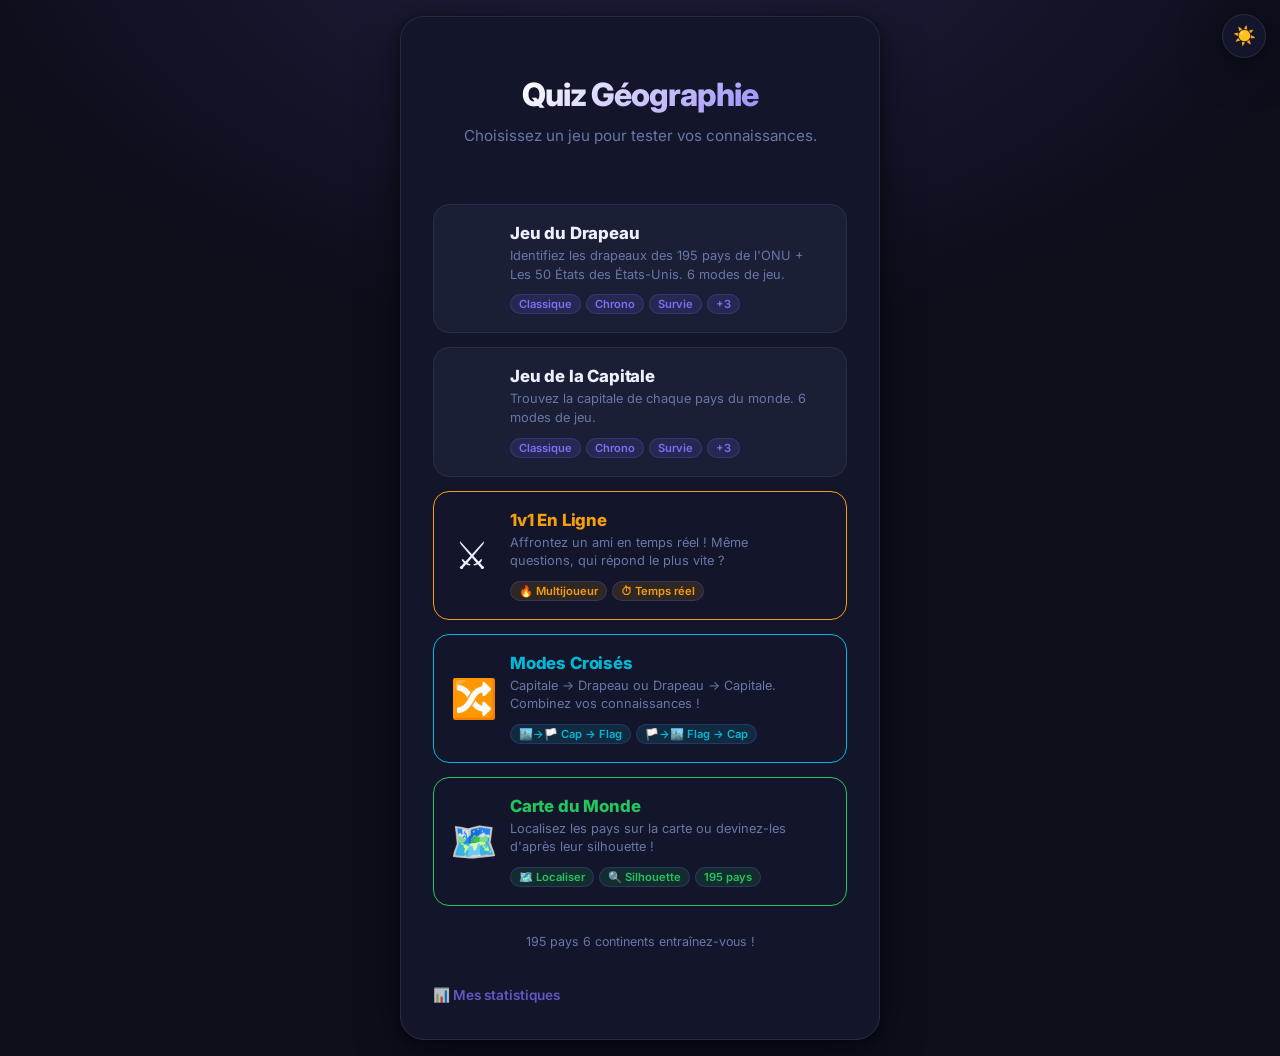
==== commit 103ef62f: "feat: mode Silhouette integre dans Carte du Monde + fix highlight persistant" ====
--- a/index.html
+++ b/index.html
@@ -24,7 +24,7 @@
         <span class="game-tile-icon"></span>
         <div class="game-tile-body">
           <span class="game-tile-name">Jeu du Drapeau</span>
-          <span class="game-tile-desc">Identifiez les drapeaux des 195 pays de l'ONU. 6 modes de jeu.</span>
+          <span class="game-tile-desc">Identifiez les drapeaux des 195 pays de l'ONU + Les 50 États des États-Unis. 6 modes de jeu. </span>
           <div class="game-tile-tags">
             <span class="gtag"> Classique</span>
             <span class="gtag"> Chrono</span>
@@ -76,9 +76,10 @@
         <span class="game-tile-icon">🗺️</span>
         <div class="game-tile-body">
           <span class="game-tile-name" style="color:#22c55e;">Carte du Monde</span>
-          <span class="game-tile-desc">Cliquez directement sur la carte pour localiser les pays !</span>
+          <span class="game-tile-desc">Localisez les pays sur la carte ou devinez-les d'après leur silhouette !</span>
           <div class="game-tile-tags">
-            <span class="gtag" style="background:#22c55e20;color:#22c55e;">🗺️ Carte interactive</span>
+            <span class="gtag" style="background:#22c55e20;color:#22c55e;">🗺️ Localiser</span>
+            <span class="gtag" style="background:#22c55e20;color:#22c55e;">🔍 Silhouette</span>
             <span class="gtag" style="background:#22c55e20;color:#22c55e;">195 pays</span>
           </div>
         </div>
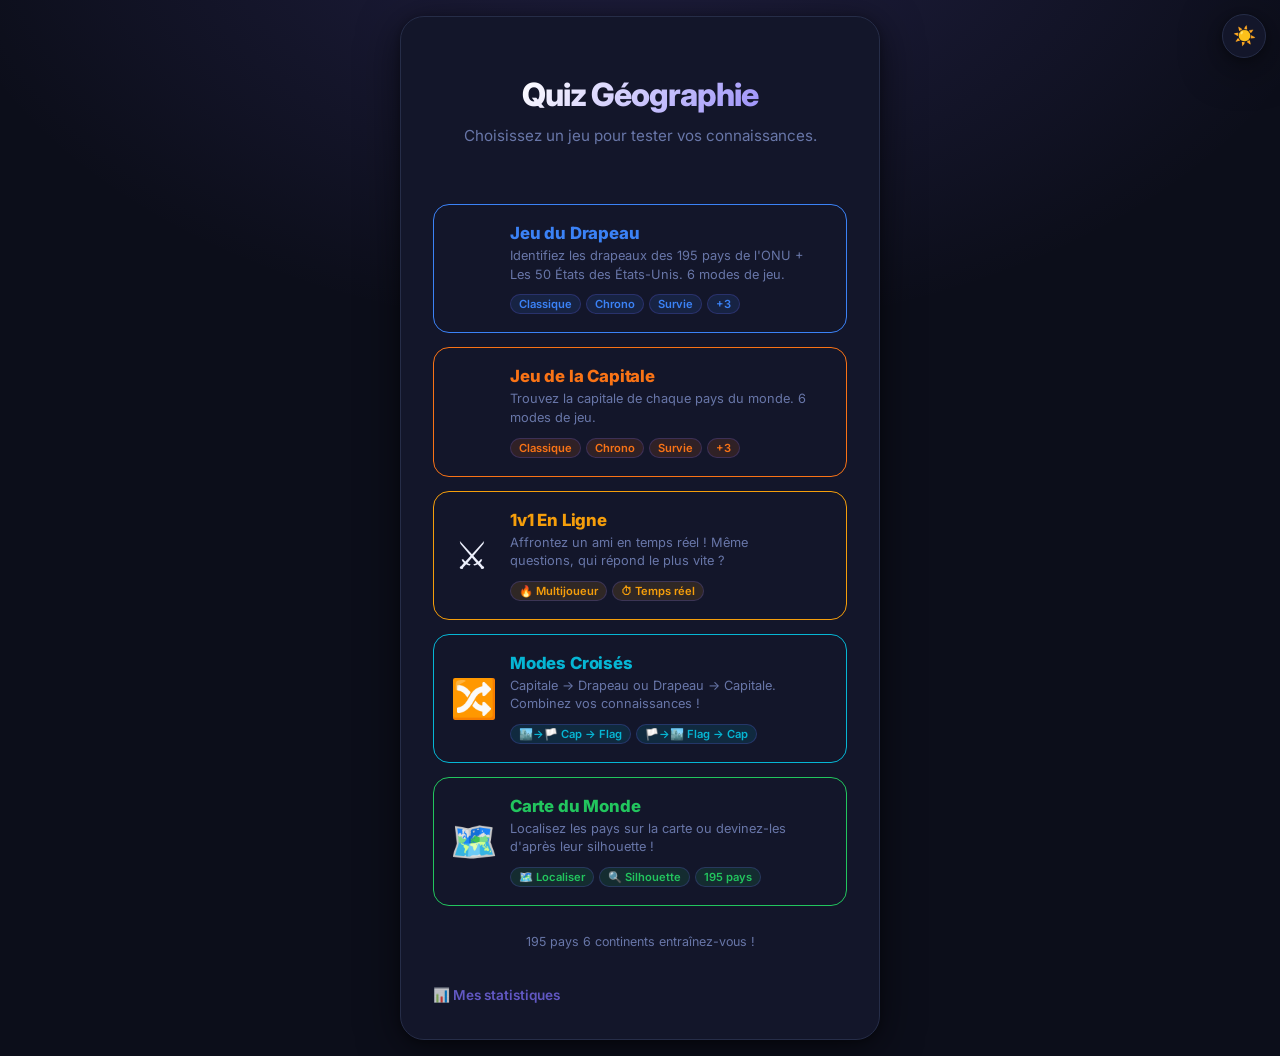
==== commit 0d8304cf: "feat: couleurs tuiles Drapeau (bleu) et Capitale (orange) sur index" ====
--- a/index.html
+++ b/index.html
@@ -20,30 +20,30 @@
       <p class="subtitle">Choisissez un jeu pour tester vos connaissances.</p>
     </div>
     <div class="game-picker">
-      <a href="flags.html" class="game-tile">
+      <a href="flags.html" class="game-tile" style="border-color: #3b82f6; background: linear-gradient(135deg, var(--card-bg) 80%, #3b82f618);">
         <span class="game-tile-icon"></span>
         <div class="game-tile-body">
-          <span class="game-tile-name">Jeu du Drapeau</span>
+          <span class="game-tile-name" style="color:#3b82f6;">Jeu du Drapeau</span>
           <span class="game-tile-desc">Identifiez les drapeaux des 195 pays de l'ONU + Les 50 États des États-Unis. 6 modes de jeu. </span>
           <div class="game-tile-tags">
-            <span class="gtag"> Classique</span>
-            <span class="gtag"> Chrono</span>
-            <span class="gtag"> Survie</span>
-            <span class="gtag">+3</span>
+            <span class="gtag" style="background:#3b82f620;color:#3b82f6;"> Classique</span>
+            <span class="gtag" style="background:#3b82f620;color:#3b82f6;"> Chrono</span>
+            <span class="gtag" style="background:#3b82f620;color:#3b82f6;"> Survie</span>
+            <span class="gtag" style="background:#3b82f620;color:#3b82f6;">+3</span>
           </div>
         </div>
         <span class="game-tile-arrow"></span>
       </a>
-      <a href="capitals.html" class="game-tile">
+      <a href="capitals.html" class="game-tile" style="border-color: #f97316; background: linear-gradient(135deg, var(--card-bg) 80%, #f9731618);">
         <span class="game-tile-icon"></span>
         <div class="game-tile-body">
-          <span class="game-tile-name">Jeu de la Capitale</span>
+          <span class="game-tile-name" style="color:#f97316;">Jeu de la Capitale</span>
           <span class="game-tile-desc">Trouvez la capitale de chaque pays du monde. 6 modes de jeu.</span>
           <div class="game-tile-tags">
-            <span class="gtag"> Classique</span>
-            <span class="gtag"> Chrono</span>
-            <span class="gtag"> Survie</span>
-            <span class="gtag">+3</span>
+            <span class="gtag" style="background:#f9731620;color:#f97316;"> Classique</span>
+            <span class="gtag" style="background:#f9731620;color:#f97316;"> Chrono</span>
+            <span class="gtag" style="background:#f9731620;color:#f97316;"> Survie</span>
+            <span class="gtag" style="background:#f9731620;color:#f97316;">+3</span>
           </div>
         </div>
         <span class="game-tile-arrow"></span>
--- a/style.css
+++ b/style.css
@@ -107,12 +107,12 @@
   background:var(--bg-card2);border:1.5px solid var(--border);
   border-radius:var(--r-md);padding:16px 14px;cursor:pointer;
   transition:all var(--t);display:flex;flex-direction:column;gap:6px;
-  text-align:left;
+  text-align:left;color:var(--text);
 }
 .continent-card:hover{border-color:var(--accent);background:rgba(108,99,255,.07);transform:translateY(-2px)}
 .continent-card.selected{border-color:var(--accent);background:rgba(108,99,255,.14);box-shadow:0 0 0 3px var(--accent-glow)}
 .continent-icon{font-size:2rem;line-height:1}
-.continent-name{font-size:.95rem;font-weight:700}
+.continent-name{font-size:.95rem;font-weight:700;color:var(--text)}
 .continent-count{font-size:.75rem;color:var(--muted);font-weight:500}
 
 /* ── Mode grid ── */
@@ -120,13 +120,13 @@
 .mode-card{
   background:var(--bg-card2);border:1.5px solid var(--border);
   border-radius:var(--r-md);padding:14px 16px;cursor:pointer;
-  transition:all var(--t);display:flex;align-items:center;gap:14px;text-align:left;
+  transition:all var(--t);display:flex;align-items:center;gap:14px;text-align:left;color:var(--text);
 }
 .mode-card:hover{border-color:var(--accent);background:rgba(108,99,255,.07);transform:translateX(3px)}
 .mode-card.selected{border-color:var(--accent);background:rgba(108,99,255,.13)}
 .mode-icon{font-size:1.6rem;width:36px;text-align:center;flex-shrink:0}
 .mode-info{flex:1}
-.mode-name{font-size:.95rem;font-weight:700;margin-bottom:2px}
+.mode-name{font-size:.95rem;font-weight:700;margin-bottom:2px;color:var(--text)}
 .mode-desc{font-size:.78rem;color:var(--muted);line-height:1.4}
 .mode-tags{display:flex;gap:5px;margin-top:6px;flex-wrap:wrap}
 .mode-tag-pill{
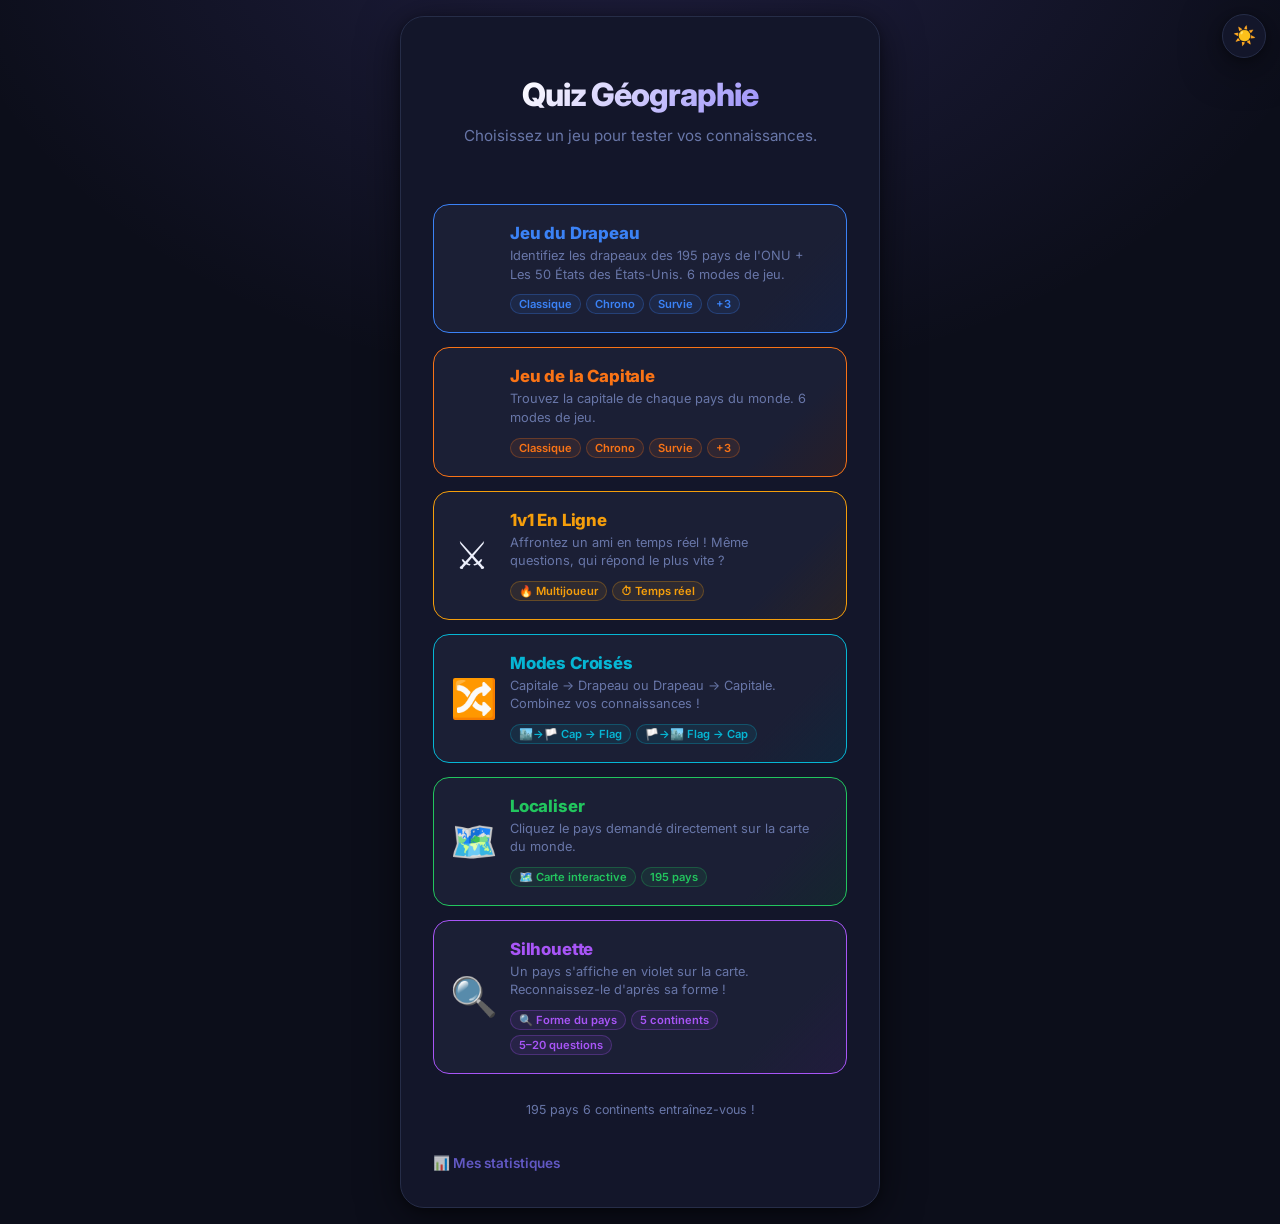
==== commit f33842f1: "all" ====
--- a/index.html
+++ b/index.html
@@ -20,67 +20,79 @@
       <p class="subtitle">Choisissez un jeu pour tester vos connaissances.</p>
     </div>
     <div class="game-picker">
-      <a href="flags.html" class="game-tile" style="border-color: #3b82f6; background: linear-gradient(135deg, var(--card-bg) 80%, #3b82f618);">
+      <a href="flags.html" class="game-tile" data-game="flags">
         <span class="game-tile-icon"></span>
         <div class="game-tile-body">
-          <span class="game-tile-name" style="color:#3b82f6;">Jeu du Drapeau</span>
-          <span class="game-tile-desc">Identifiez les drapeaux des 195 pays de l'ONU + Les 50 États des États-Unis. 6 modes de jeu. </span>
+          <span class="game-tile-name">Jeu du Drapeau</span>
+          <span class="game-tile-desc">Identifiez les drapeaux des 195 pays de l'ONU + Les 50 États des États-Unis. 6 modes de jeu.</span>
           <div class="game-tile-tags">
-            <span class="gtag" style="background:#3b82f620;color:#3b82f6;"> Classique</span>
-            <span class="gtag" style="background:#3b82f620;color:#3b82f6;"> Chrono</span>
-            <span class="gtag" style="background:#3b82f620;color:#3b82f6;"> Survie</span>
-            <span class="gtag" style="background:#3b82f620;color:#3b82f6;">+3</span>
+            <span class="gtag">Classique</span>
+            <span class="gtag">Chrono</span>
+            <span class="gtag">Survie</span>
+            <span class="gtag">+3</span>
           </div>
         </div>
         <span class="game-tile-arrow"></span>
       </a>
-      <a href="capitals.html" class="game-tile" style="border-color: #f97316; background: linear-gradient(135deg, var(--card-bg) 80%, #f9731618);">
+      <a href="capitals.html" class="game-tile" data-game="capitals">
         <span class="game-tile-icon"></span>
         <div class="game-tile-body">
-          <span class="game-tile-name" style="color:#f97316;">Jeu de la Capitale</span>
+          <span class="game-tile-name">Jeu de la Capitale</span>
           <span class="game-tile-desc">Trouvez la capitale de chaque pays du monde. 6 modes de jeu.</span>
           <div class="game-tile-tags">
-            <span class="gtag" style="background:#f9731620;color:#f97316;"> Classique</span>
-            <span class="gtag" style="background:#f9731620;color:#f97316;"> Chrono</span>
-            <span class="gtag" style="background:#f9731620;color:#f97316;"> Survie</span>
-            <span class="gtag" style="background:#f9731620;color:#f97316;">+3</span>
+            <span class="gtag">Classique</span>
+            <span class="gtag">Chrono</span>
+            <span class="gtag">Survie</span>
+            <span class="gtag">+3</span>
           </div>
         </div>
         <span class="game-tile-arrow"></span>
       </a>
-      <a href="duel.html" class="game-tile" style="border-color: #f59e0b; background: linear-gradient(135deg, var(--card-bg) 80%, #f59e0b18);">
+      <a href="duel.html" class="game-tile" data-game="duel">
         <span class="game-tile-icon">⚔️</span>
         <div class="game-tile-body">
-          <span class="game-tile-name" style="color:#f59e0b;">1v1 En Ligne</span>
+          <span class="game-tile-name">1v1 En Ligne</span>
           <span class="game-tile-desc">Affrontez un ami en temps réel ! Même questions, qui répond le plus vite ?</span>
           <div class="game-tile-tags">
-            <span class="gtag" style="background:#f59e0b20;color:#f59e0b;">🔥 Multijoueur</span>
-            <span class="gtag" style="background:#f59e0b20;color:#f59e0b;">⏱ Temps réel</span>
+            <span class="gtag">🔥 Multijoueur</span>
+            <span class="gtag">⏱ Temps réel</span>
           </div>
         </div>
         <span class="game-tile-arrow"></span>
       </a>
-      <a href="crossmodes.html" class="game-tile" style="border-color: #06b6d4; background: linear-gradient(135deg, var(--card-bg) 80%, #06b6d418);">
+      <a href="crossmodes.html" class="game-tile" data-game="crossmodes">
         <span class="game-tile-icon">🔀</span>
         <div class="game-tile-body">
-          <span class="game-tile-name" style="color:#06b6d4;">Modes Croisés</span>
+          <span class="game-tile-name">Modes Croisés</span>
           <span class="game-tile-desc">Capitale → Drapeau ou Drapeau → Capitale. Combinez vos connaissances !</span>
           <div class="game-tile-tags">
-            <span class="gtag" style="background:#06b6d420;color:#06b6d4;">🏙️→🏳️ Cap → Flag</span>
-            <span class="gtag" style="background:#06b6d420;color:#06b6d4;">🏳️→🏙️ Flag → Cap</span>
+            <span class="gtag">🏙️→🏳️ Cap → Flag</span>
+            <span class="gtag">🏳️→🏙️ Flag → Cap</span>
           </div>
         </div>
         <span class="game-tile-arrow"></span>
       </a>
-      <a href="map.html" class="game-tile" style="border-color: #22c55e; background: linear-gradient(135deg, var(--card-bg) 80%, #22c55e18);">
+      <a href="map.html" class="game-tile" data-game="map">
         <span class="game-tile-icon">🗺️</span>
         <div class="game-tile-body">
-          <span class="game-tile-name" style="color:#22c55e;">Carte du Monde</span>
-          <span class="game-tile-desc">Localisez les pays sur la carte ou devinez-les d'après leur silhouette !</span>
+          <span class="game-tile-name">Localiser</span>
+          <span class="game-tile-desc">Cliquez le pays demandé directement sur la carte du monde.</span>
           <div class="game-tile-tags">
-            <span class="gtag" style="background:#22c55e20;color:#22c55e;">🗺️ Localiser</span>
-            <span class="gtag" style="background:#22c55e20;color:#22c55e;">🔍 Silhouette</span>
-            <span class="gtag" style="background:#22c55e20;color:#22c55e;">195 pays</span>
+            <span class="gtag">🗺️ Carte interactive</span>
+            <span class="gtag">195 pays</span>
+          </div>
+        </div>
+        <span class="game-tile-arrow"></span>
+      </a>
+      <a href="silhouette.html" class="game-tile" data-game="silhouette">
+        <span class="game-tile-icon">🔍</span>
+        <div class="game-tile-body">
+          <span class="game-tile-name">Silhouette</span>
+          <span class="game-tile-desc">Un pays s'affiche en violet sur la carte. Reconnaissez-le d'après sa forme !</span>
+          <div class="game-tile-tags">
+            <span class="gtag">🔍 Forme du pays</span>
+            <span class="gtag">5 continents</span>
+            <span class="gtag">5–20 questions</span>
           </div>
         </div>
         <span class="game-tile-arrow"></span>
--- a/style.css
+++ b/style.css
@@ -464,6 +464,66 @@
 .btn-stats-link{display:inline-block;margin-top:10px;color:var(--accent);font-size:.85rem;font-weight:600;text-decoration:none;opacity:.75}
 .btn-stats-link:hover{opacity:1;text-decoration:underline}
 
+/* ======================================================
+   GAME TILES — système de couleur par data-game
+   Remplace les inline styles de index.html
+====================================================== */
+.game-tile[data-game="flags"]      { --tile-color:#3b82f6; --tile-bg:rgba(59,130,246,.09); --tile-bd:rgba(59,130,246,.28); }
+.game-tile[data-game="capitals"]   { --tile-color:#f97316; --tile-bg:rgba(249,115,22,.09); --tile-bd:rgba(249,115,22,.28); }
+.game-tile[data-game="duel"]       { --tile-color:#f59e0b; --tile-bg:rgba(245,158,11,.09); --tile-bd:rgba(245,158,11,.28); }
+.game-tile[data-game="crossmodes"] { --tile-color:#06b6d4; --tile-bg:rgba(6,182,212,.09);  --tile-bd:rgba(6,182,212,.28);  }
+.game-tile[data-game="map"]        { --tile-color:#22c55e; --tile-bg:rgba(34,197,94,.09);  --tile-bd:rgba(34,197,94,.28);  }
+.game-tile[data-game="silhouette"] { --tile-color:#a855f7; --tile-bg:rgba(168,85,247,.09); --tile-bd:rgba(168,85,247,.28); }
+
+.game-tile[data-game] {
+  border-color: var(--tile-color, var(--border));
+  background: linear-gradient(135deg, var(--bg-card2) 80%, var(--tile-bg, transparent));
+}
+.game-tile[data-game]:hover { border-color: var(--tile-color, var(--accent)); background: linear-gradient(135deg, var(--bg-card2) 60%, var(--tile-bg, transparent)); }
+.game-tile[data-game] .game-tile-name { color: var(--tile-color, var(--text)); }
+.game-tile[data-game] .gtag {
+  background: var(--tile-bg, rgba(108,99,255,.14));
+  border: 1px solid var(--tile-bd, rgba(108,99,255,.22));
+  color: var(--tile-color, var(--accent));
+}
+
+/* ======================================================
+   PROGRESS DOTS — indicateurs par question
+====================================================== */
+.progress-dots {
+  display: flex;
+  gap: 5px;
+  justify-content: center;
+  margin-top: 6px;
+  flex-wrap: wrap;
+}
+.pdot {
+  width: 8px;
+  height: 8px;
+  border-radius: 50%;
+  border: 1.5px solid var(--border);
+  background: transparent;
+  transition: background .25s ease, border-color .25s ease;
+  flex-shrink: 0;
+}
+.pdot.correct  { background: var(--ok);  border-color: var(--ok);  }
+.pdot.incorrect{ background: var(--err); border-color: var(--err); }
+.pdot.current  { border-color: var(--accent); background: rgba(108,99,255,.18); }
+
+/* ======================================================
+   QUESTION TRANSITION — animation entre questions
+====================================================== */
+@keyframes qFadeIn {
+  from { opacity: 0; transform: translateY(10px); }
+  to   { opacity: 1; transform: translateY(0); }
+}
+@keyframes qFadeOut {
+  from { opacity: 1; transform: translateY(0); }
+  to   { opacity: 0; transform: translateY(-7px); }
+}
+.question-area.q-out { animation: qFadeOut .15s ease forwards; pointer-events: none; }
+.question-area.q-in  { animation: qFadeIn .22s ease both; }
+
 @media(max-width:400px){
   body{padding:8px}
   .welcome-card,.selection-wrapper,.game-wrapper,.results-card{padding:20px 14px}
